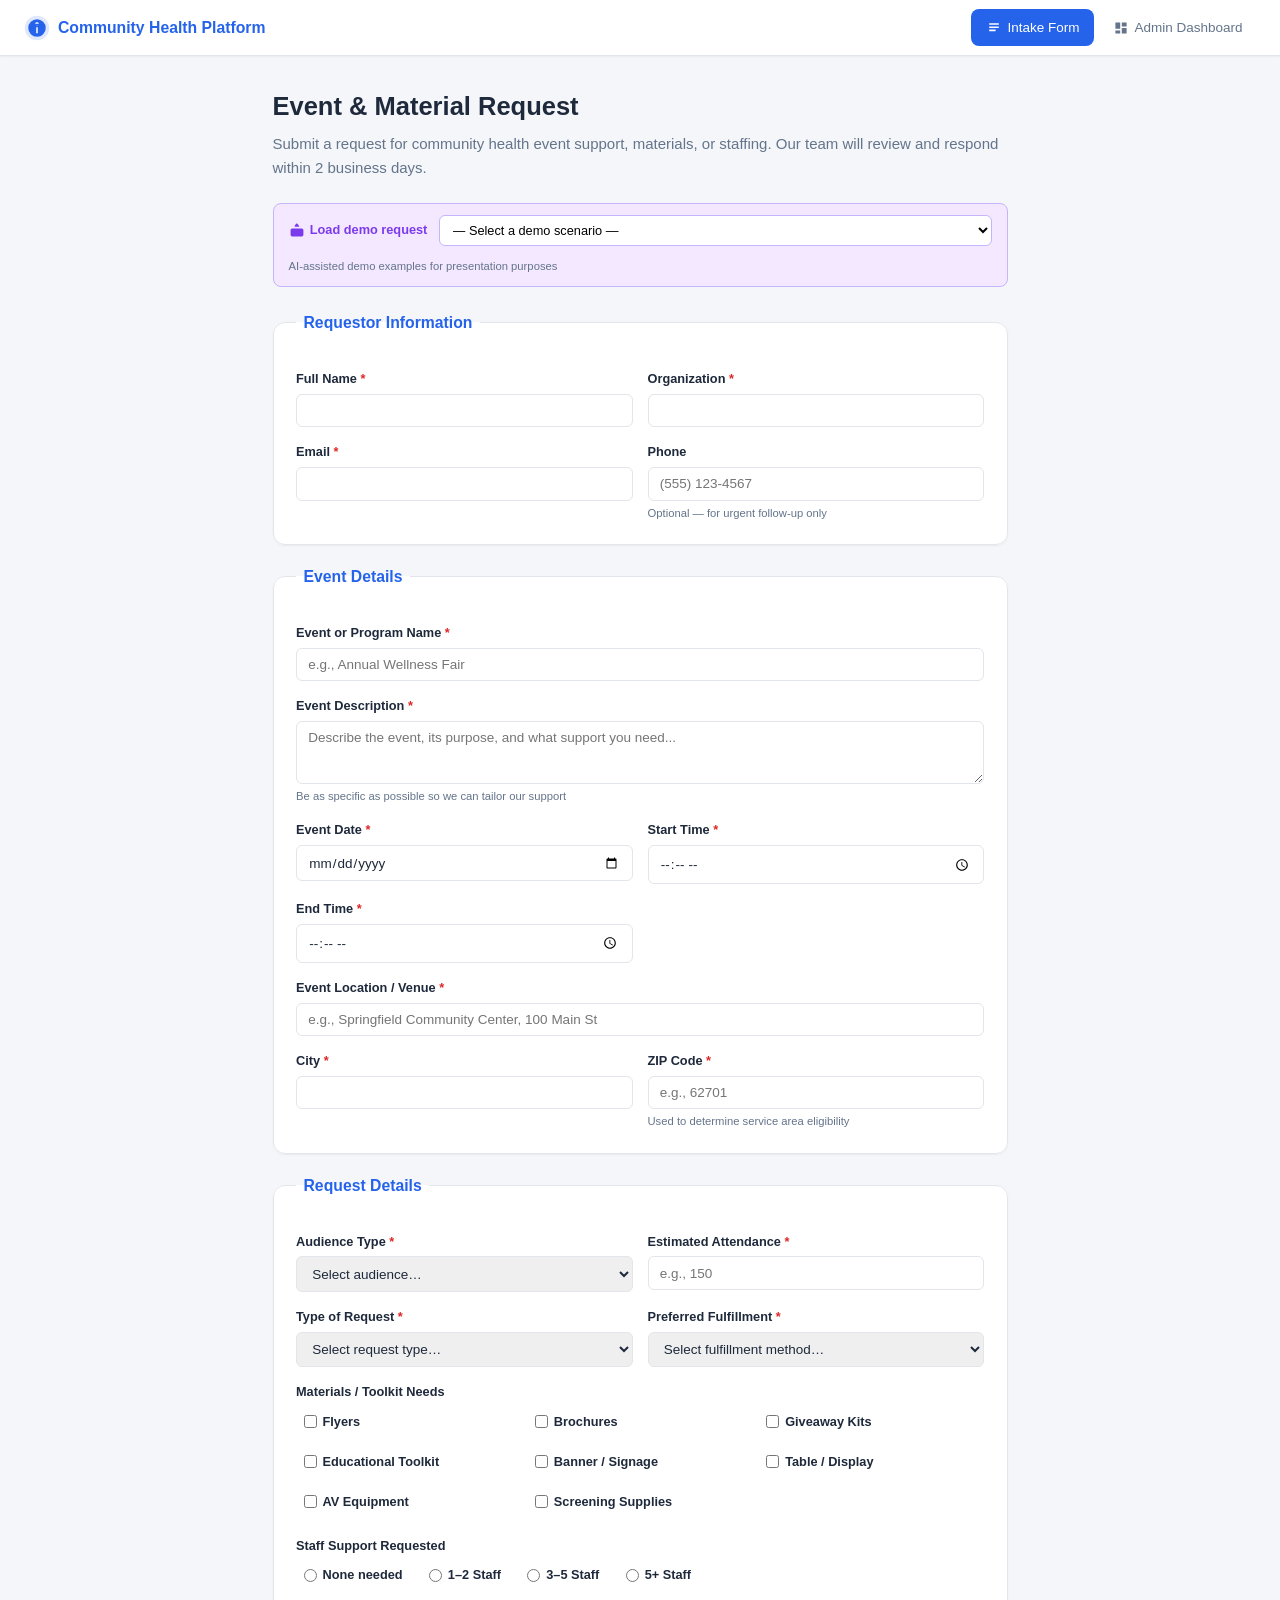
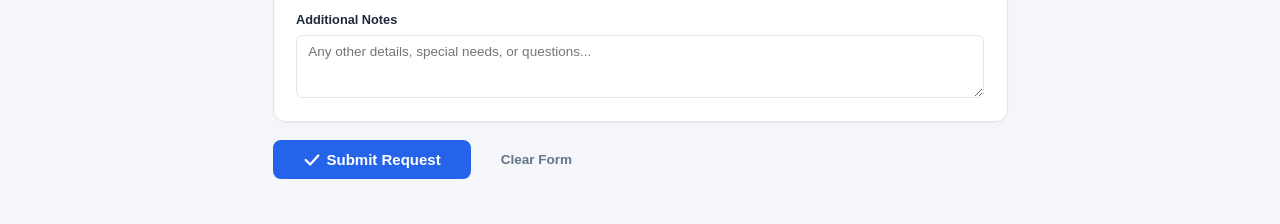
==== index.html @ a2b04c1a "Base website compelete" ====
<!DOCTYPE html>
<html lang="en">
<head>
  <meta charset="UTF-8">
  <meta name="viewport" content="width=device-width, initial-scale=1.0">
  <title>Event &amp; Material Request | Intermountain Health</title>
  <link rel="icon" type="image/jpeg" href="assets/logos/intermouintainHealthLogo_purple.jpeg">
  <link rel="stylesheet" href="css/variables.css">
  <link rel="stylesheet" href="css/base.css">
  <link rel="stylesheet" href="css/navbar.css">
  <link rel="stylesheet" href="css/components.css">
  <link rel="stylesheet" href="css/forms.css">
  <link rel="stylesheet" href="css/responsive.css">
</head>
<body>

  <!-- Navigation -->
  <nav class="navbar" role="navigation" aria-label="Main navigation">
    <a href="index.html" class="nav-brand">
      <svg class="nav-logo" viewBox="0 0 32 32" width="28" height="28" aria-hidden="true">
        <circle cx="16" cy="16" r="14" fill="#2563eb" opacity="0.15"/>
        <path d="M16 6a10 10 0 1 0 0 20 10 10 0 0 0 0-20zm0 3a2 2 0 1 1 0 4 2 2 0 0 1 0-4zm-1 6h2v7h-2z" fill="#2563eb"/>
        <path d="M10 18c0-3.3 2.7-6 6-6s6 2.7 6 6" fill="none" stroke="#2563eb" stroke-width="1.5" stroke-linecap="round"/>
      </svg>
      <span>Community Health Platform</span>
    </a>
    <div class="nav-links">
      <a href="index.html" class="nav-link active" aria-current="page">
        <svg viewBox="0 0 20 20" width="16" height="16" aria-hidden="true"><path d="M4 4h12v2H4zm0 4h12v2H4zm0 4h8v2H4z" fill="currentColor"/></svg>
        Intake Form
      </a>
      <a href="pages/dashboard.html" class="nav-link">
        <svg viewBox="0 0 20 20" width="16" height="16" aria-hidden="true"><path d="M3 3h6v8H3zm8 0h6v5h-6zm0 7h6v7h-6zM3 13h6v4H3z" fill="currentColor"/></svg>
        Admin Dashboard
      </a>
    </div>
  </nav>

  <!-- Intake Form Page -->
  <main>
    <div class="intake-container">
      <div class="intake-header">
        <h1>Event &amp; Material Request</h1>
        <p class="intake-subtitle">Submit a request for community health event support, materials, or staffing. Our team will review and respond within 2 business days.</p>
      </div>

      <!-- Demo Loader -->
      <div class="demo-loader-wrap">
        <label for="demo-select" class="demo-label">
          <svg viewBox="0 0 20 20" width="16" height="16" aria-hidden="true"><path d="M10 2a1 1 0 0 1 .78.37l2 2.5A1 1 0 0 1 12 6H8a1 1 0 0 1-.78-1.63l2-2.5A1 1 0 0 1 10 2zM4 8h12a2 2 0 0 1 2 2v6a2 2 0 0 1-2 2H4a2 2 0 0 1-2-2v-6a2 2 0 0 1 2-2z" fill="currentColor"/></svg>
          Load demo request
        </label>
        <select id="demo-select" aria-label="Load a demo request to auto-fill the form">
          <option value="">— Select a demo scenario —</option>
        </select>
        <span class="demo-hint">AI-assisted demo examples for presentation purposes</span>
      </div>

      <!-- Intake Form -->
      <form id="intake-form" novalidate>
        <!-- Section: Requestor Info -->
        <fieldset class="form-section">
          <legend>Requestor Information</legend>
          <div class="form-grid">
            <div class="form-group">
              <label for="f-name">Full Name <span class="req" aria-label="required">*</span></label>
              <input type="text" id="f-name" name="requestorName" required autocomplete="name">
            </div>
            <div class="form-group">
              <label for="f-org">Organization <span class="req" aria-label="required">*</span></label>
              <input type="text" id="f-org" name="organization" required>
            </div>
            <div class="form-group">
              <label for="f-email">Email <span class="req" aria-label="required">*</span></label>
              <input type="email" id="f-email" name="email" required autocomplete="email">
            </div>
            <div class="form-group">
              <label for="f-phone">Phone</label>
              <input type="tel" id="f-phone" name="phone" autocomplete="tel" placeholder="(555) 123-4567">
              <span class="helper-text">Optional — for urgent follow-up only</span>
            </div>
          </div>
        </fieldset>

        <!-- Section: Event Details -->
        <fieldset class="form-section">
          <legend>Event Details</legend>
          <div class="form-grid">
            <div class="form-group full-width">
              <label for="f-event-name">Event or Program Name <span class="req" aria-label="required">*</span></label>
              <input type="text" id="f-event-name" name="eventName" required placeholder="e.g., Annual Wellness Fair">
            </div>
            <div class="form-group full-width">
              <label for="f-event-desc">Event Description <span class="req" aria-label="required">*</span></label>
              <textarea id="f-event-desc" name="eventDescription" required rows="3" placeholder="Describe the event, its purpose, and what support you need..."></textarea>
              <span class="helper-text">Be as specific as possible so we can tailor our support</span>
            </div>
            <div class="form-group">
              <label for="f-event-date">Event Date <span class="req" aria-label="required">*</span></label>
              <input type="date" id="f-event-date" name="eventDate" required>
            </div>
            <div class="form-group">
              <label for="f-start-time">Start Time <span class="req" aria-label="required">*</span></label>
              <input type="time" id="f-start-time" name="startTime" required>
            </div>
            <div class="form-group">
              <label for="f-end-time">End Time <span class="req" aria-label="required">*</span></label>
              <input type="time" id="f-end-time" name="endTime" required>
            </div>
            <div class="form-group full-width">
              <label for="f-location">Event Location / Venue <span class="req" aria-label="required">*</span></label>
              <input type="text" id="f-location" name="eventLocation" required placeholder="e.g., Springfield Community Center, 100 Main St">
            </div>
            <div class="form-group">
              <label for="f-city">City <span class="req" aria-label="required">*</span></label>
              <input type="text" id="f-city" name="city" required>
            </div>
            <div class="form-group">
              <label for="f-zip">ZIP Code <span class="req" aria-label="required">*</span></label>
              <input type="text" id="f-zip" name="zipCode" required pattern="[0-9]{5}" maxlength="5" placeholder="e.g., 62701">
              <span class="helper-text">Used to determine service area eligibility</span>
            </div>
          </div>
        </fieldset>

        <!-- Section: Request Details -->
        <fieldset class="form-section">
          <legend>Request Details</legend>
          <div class="form-grid">
            <div class="form-group">
              <label for="f-audience">Audience Type <span class="req" aria-label="required">*</span></label>
              <select id="f-audience" name="audienceType" required>
                <option value="">Select audience…</option>
                <option value="General Public">General Public</option>
                <option value="K-12 Students">K-12 Students</option>
                <option value="College Students">College Students</option>
                <option value="Seniors">Seniors (65+)</option>
                <option value="Families">Families</option>
                <option value="Healthcare Workers">Healthcare Workers</option>
                <option value="Faith Community">Faith Community</option>
                <option value="Employees">Employees / Internal</option>
                <option value="Mixed">Mixed / Other</option>
              </select>
            </div>
            <div class="form-group">
              <label for="f-attendance">Estimated Attendance <span class="req" aria-label="required">*</span></label>
              <input type="number" id="f-attendance" name="estimatedAttendance" required min="1" max="50000" placeholder="e.g., 150">
            </div>
            <div class="form-group">
              <label for="f-request-type">Type of Request <span class="req" aria-label="required">*</span></label>
              <select id="f-request-type" name="requestType" required>
                <option value="">Select request type…</option>
                <option value="Staffed Event Support">Staffed Event Support</option>
                <option value="Materials Only">Materials Only (Mail/Pickup)</option>
                <option value="Toolkit Request">Toolkit Request</option>
                <option value="Staffing + Materials">Staffing + Materials</option>
                <option value="Consultation">Consultation / Planning</option>
              </select>
            </div>
            <div class="form-group">
              <label for="f-fulfillment">Preferred Fulfillment <span class="req" aria-label="required">*</span></label>
              <select id="f-fulfillment" name="preferredFulfillment" required>
                <option value="">Select fulfillment method…</option>
                <option value="Staff Deployment">Staff Deployment to Event</option>
                <option value="Mail">Mail Materials to Address</option>
                <option value="Pickup">Pickup from Office</option>
                <option value="Flexible">Flexible / No Preference</option>
              </select>
            </div>
            <div class="form-group full-width">
              <label>Materials / Toolkit Needs</label>
              <div class="checkbox-grid" role="group" aria-label="Select materials needed">
                <label class="checkbox-label"><input type="checkbox" name="materials" value="Flyers"> Flyers</label>
                <label class="checkbox-label"><input type="checkbox" name="materials" value="Brochures"> Brochures</label>
                <label class="checkbox-label"><input type="checkbox" name="materials" value="Giveaway Kits"> Giveaway Kits</label>
                <label class="checkbox-label"><input type="checkbox" name="materials" value="Educational Toolkit"> Educational Toolkit</label>
                <label class="checkbox-label"><input type="checkbox" name="materials" value="Banner/Signage"> Banner / Signage</label>
                <label class="checkbox-label"><input type="checkbox" name="materials" value="Table/Display"> Table / Display</label>
                <label class="checkbox-label"><input type="checkbox" name="materials" value="AV Equipment"> AV Equipment</label>
                <label class="checkbox-label"><input type="checkbox" name="materials" value="Screening Supplies"> Screening Supplies</label>
              </div>
            </div>
            <div class="form-group full-width">
              <label id="staff-support-label">Staff Support Requested</label>
              <div class="radio-group" role="radiogroup" aria-labelledby="staff-support-label">
                <label class="radio-label"><input type="radio" name="staffSupport" value="None"> None needed</label>
                <label class="radio-label"><input type="radio" name="staffSupport" value="1-2 Staff"> 1–2 Staff</label>
                <label class="radio-label"><input type="radio" name="staffSupport" value="3-5 Staff"> 3–5 Staff</label>
                <label class="radio-label"><input type="radio" name="staffSupport" value="5+ Staff"> 5+ Staff</label>
              </div>
            </div>
            <div class="form-group full-width">
              <label for="f-notes">Additional Notes</label>
              <textarea id="f-notes" name="additionalNotes" rows="3" placeholder="Any other details, special needs, or questions..."></textarea>
            </div>
          </div>
        </fieldset>

        <div class="form-actions">
          <button type="submit" class="btn btn-primary btn-lg">
            <svg viewBox="0 0 20 20" width="18" height="18" aria-hidden="true"><path d="M3 10l5 5L17 5" fill="none" stroke="currentColor" stroke-width="2.5" stroke-linecap="round" stroke-linejoin="round"/></svg>
            Submit Request
          </button>
          <button type="reset" class="btn btn-ghost">Clear Form</button>
        </div>
      </form>

      <!-- Submission Confirmation -->
      <div id="intake-confirmation" class="confirmation-panel" hidden>
        <div class="confirmation-icon" aria-hidden="true">
          <svg viewBox="0 0 80 80" width="80" height="80">
            <circle cx="40" cy="40" r="38" fill="#dcfce7" stroke="#22c55e" stroke-width="3"/>
            <path d="M24 42l10 10 22-24" fill="none" stroke="#16a34a" stroke-width="5" stroke-linecap="round" stroke-linejoin="round"/>
          </svg>
        </div>
        <h2>Submitted!</h2>
        <p class="confirmation-text">Your request has been received and will be reviewed by the Community Health team. You'll receive a confirmation email with your request ID shortly.</p>
        <div class="confirmation-id">Request ID: <strong id="confirm-request-id"></strong></div>
        <button class="btn btn-outline" id="btn-new-request">Submit Another Request</button>
      </div>
    </div>
  </main>

  <!-- Toast -->
  <div class="toast" id="toast" hidden aria-live="polite"></div>

  <!-- Scripts (order matters: dependencies first) -->
  <script src="js/store.js"></script>
  <script src="js/helpers.js"></script>
  <script src="js/ai.js"></script>
  <script src="js/data/demo-requests.js"></script>
  <script src="js/intake.js"></script>
</body>
</html>
---- css/variables.css ----
/* =============================================
   Design Tokens & CSS Variables
   ============================================= */

:root {
  --c-bg: #f4f6f9;
  --c-surface: #ffffff;
  --c-border: #e2e5ea;
  --c-text: #1e293b;
  --c-text-secondary: #64748b;
  --c-primary: #2563eb;
  --c-primary-hover: #1d4ed8;
  --c-primary-light: #eff6ff;
  --c-success: #16a34a;
  --c-success-light: #dcfce7;
  --c-warning: #d97706;
  --c-warning-light: #fef3c7;
  --c-danger: #dc2626;
  --c-danger-light: #fee2e2;
  --c-info: #0891b2;
  --c-info-light: #cffafe;
  --c-purple: #7c3aed;
  --c-purple-light: #f3e8ff;
  --shadow-sm: 0 1px 2px rgba(0,0,0,0.05);
  --shadow-md: 0 4px 12px rgba(0,0,0,0.08);
  --shadow-lg: 0 8px 24px rgba(0,0,0,0.12);
  --radius: 8px;
  --radius-lg: 12px;
  --transition: 0.2s ease;
}
---- css/base.css ----
/* =============================================
   Reset, Typography & Base Elements
   ============================================= */

*, *::before, *::after { box-sizing: border-box; margin: 0; padding: 0; }

html { font-size: 15px; scroll-behavior: smooth; }

body {
  font-family: -apple-system, BlinkMacSystemFont, "Segoe UI", Roboto, "Helvetica Neue", Arial, sans-serif;
  background: var(--c-bg);
  color: var(--c-text);
  line-height: 1.6;
  min-height: 100vh;
}
---- css/navbar.css ----
/* =============================================
   Navbar
   ============================================= */

.navbar {
  display: flex;
  align-items: center;
  justify-content: space-between;
  background: var(--c-surface);
  border-bottom: 1px solid var(--c-border);
  padding: 0 1.5rem;
  height: 56px;
  position: sticky;
  top: 0;
  z-index: 100;
  box-shadow: var(--shadow-sm);
}

.nav-brand {
  display: flex;
  align-items: center;
  gap: 0.5rem;
  font-weight: 700;
  font-size: 1.05rem;
  color: var(--c-primary);
  text-decoration: none;
}

.nav-links { display: flex; gap: 0.25rem; }

.nav-link {
  display: flex;
  align-items: center;
  gap: 0.35rem;
  padding: 0.5rem 1rem;
  border: none;
  background: transparent;
  border-radius: var(--radius);
  font-size: 0.9rem;
  font-weight: 500;
  color: var(--c-text-secondary);
  cursor: pointer;
  text-decoration: none;
  transition: background var(--transition), color var(--transition);
}
.nav-link:hover { background: var(--c-primary-light); color: var(--c-primary); }
.nav-link.active { background: var(--c-primary); color: #fff; }
.nav-link:focus-visible { outline: 2px solid var(--c-primary); outline-offset: 2px; }
---- css/components.css ----
/* =============================================
   Shared Components — Buttons, Badges, Modal, Toast
   ============================================= */

/* ---------- Buttons ---------- */
.btn {
  display: inline-flex;
  align-items: center;
  gap: 0.4rem;
  padding: 0.55rem 1.25rem;
  border: none;
  border-radius: var(--radius);
  font-size: 0.9rem;
  font-weight: 600;
  font-family: inherit;
  cursor: pointer;
  transition: background var(--transition), transform 0.1s, box-shadow var(--transition);
}
.btn:active { transform: scale(0.97); }
.btn:focus-visible { outline: 2px solid var(--c-primary); outline-offset: 2px; }

.btn-primary { background: var(--c-primary); color: #fff; }
.btn-primary:hover { background: var(--c-primary-hover); box-shadow: var(--shadow-md); }

.btn-success { background: var(--c-success); color: #fff; }
.btn-success:hover { background: #15803d; }

.btn-warning { background: var(--c-warning); color: #fff; }
.btn-warning:hover { background: #b45309; }

.btn-danger { background: var(--c-danger); color: #fff; }
.btn-danger:hover { background: #b91c1c; }

.btn-outline {
  background: transparent;
  border: 2px solid var(--c-primary);
  color: var(--c-primary);
}
.btn-outline:hover { background: var(--c-primary-light); }

.btn-ghost { background: transparent; color: var(--c-text-secondary); }
.btn-ghost:hover { background: var(--c-bg); }

.btn-sm { padding: 0.35rem 0.75rem; font-size: 0.8rem; }
.btn-lg { padding: 0.7rem 2rem; font-size: 1rem; }

.btn-close {
  background: transparent;
  border: none;
  font-size: 1.4rem;
  cursor: pointer;
  color: var(--c-text-secondary);
  width: 32px;
  height: 32px;
  display: flex;
  align-items: center;
  justify-content: center;
  border-radius: 6px;
}
.btn-close:hover { background: var(--c-bg); color: var(--c-text); }
.btn-close:focus-visible { outline: 2px solid var(--c-primary); outline-offset: 2px; }

/* ---------- Badges ---------- */
.badge {
  display: inline-block;
  padding: 0.15rem 0.55rem;
  border-radius: 999px;
  font-size: 0.72rem;
  font-weight: 600;
  white-space: nowrap;
}
.badge-submitted { background: var(--c-info-light); color: #0e7490; }
.badge-in-review { background: var(--c-warning-light); color: #92400e; }
.badge-approved { background: var(--c-success-light); color: #166534; }
.badge-qualtrics { background: #e0e7ff; color: #3730a3; }
.badge-fulfilled { background: #f0fdf4; color: #14532d; border: 1px solid #86efac; }

.badge-low { background: #f0fdf4; color: #166534; }
.badge-medium { background: var(--c-warning-light); color: #92400e; }
.badge-high { background: #fed7aa; color: #9a3412; }
.badge-urgent { background: var(--c-danger-light); color: #991b1b; }

.badge-in-area { background: var(--c-success-light); color: #166534; }
.badge-out-of-area { background: var(--c-danger-light); color: #991b1b; }
.badge-review-needed { background: var(--c-warning-light); color: #92400e; }

/* ---------- Modal ---------- */
.modal-overlay {
  position: fixed;
  inset: 0;
  background: rgba(0,0,0,0.4);
  display: flex;
  align-items: center;
  justify-content: center;
  z-index: 200;
  backdrop-filter: blur(2px);
}
.modal {
  background: var(--c-surface);
  border-radius: var(--radius-lg);
  width: 90%;
  max-width: 520px;
  box-shadow: var(--shadow-lg);
  animation: modalIn 0.2s ease;
}
@keyframes modalIn {
  from { opacity: 0; transform: translateY(12px); }
  to { opacity: 1; transform: translateY(0); }
}
.modal-header {
  display: flex;
  align-items: center;
  justify-content: space-between;
  padding: 1rem 1.25rem;
  border-bottom: 1px solid var(--c-border);
}
.modal-body { padding: 1.25rem; font-size: 0.9rem; }
.modal-footer {
  display: flex;
  gap: 0.5rem;
  justify-content: flex-end;
  padding: 0.75rem 1.25rem;
  border-top: 1px solid var(--c-border);
}

/* ---------- Toast ---------- */
.toast {
  position: fixed;
  bottom: 1.5rem;
  right: 1.5rem;
  background: var(--c-text);
  color: #fff;
  padding: 0.75rem 1.25rem;
  border-radius: var(--radius);
  box-shadow: var(--shadow-lg);
  font-size: 0.9rem;
  z-index: 300;
  animation: toastIn 0.3s ease;
}
@keyframes toastIn {
  from { opacity: 0; transform: translateY(12px); }
  to { opacity: 1; transform: translateY(0); }
}
---- css/forms.css ----
/* =============================================
   Form Styles — Intake Form, Fieldsets, Inputs
   ============================================= */

.intake-container {
  max-width: 780px;
  margin: 2rem auto;
  padding: 0 1.5rem;
}

.intake-header { margin-bottom: 1.5rem; }
.intake-header h1 { font-size: 1.7rem; font-weight: 700; }
.intake-subtitle { color: var(--c-text-secondary); margin-top: 0.35rem; }

/* Demo Loader */
.demo-loader-wrap {
  background: var(--c-purple-light);
  border: 1px solid #c4b5fd;
  border-radius: var(--radius);
  padding: 0.75rem 1rem;
  margin-bottom: 1.5rem;
  display: flex;
  align-items: center;
  gap: 0.75rem;
  flex-wrap: wrap;
}
.demo-label {
  display: flex;
  align-items: center;
  gap: 0.35rem;
  font-weight: 600;
  font-size: 0.85rem;
  color: var(--c-purple);
  white-space: nowrap;
}
.demo-loader-wrap select {
  flex: 1;
  min-width: 200px;
  padding: 0.4rem 0.6rem;
  border: 1px solid #c4b5fd;
  border-radius: 6px;
  font-size: 0.85rem;
  background: #fff;
}
.demo-hint {
  font-size: 0.75rem;
  color: var(--c-text-secondary);
  width: 100%;
}

/* Form Sections */
.form-section {
  background: var(--c-surface);
  border: 1px solid var(--c-border);
  border-radius: var(--radius-lg);
  padding: 1.25rem 1.5rem 1.5rem;
  margin-bottom: 1.25rem;
  box-shadow: var(--shadow-sm);
}
.form-section legend {
  font-weight: 700;
  font-size: 1.05rem;
  padding: 0 0.5rem;
  color: var(--c-primary);
}
.form-grid {
  display: grid;
  grid-template-columns: 1fr 1fr;
  gap: 1rem;
  margin-top: 1rem;
}
.form-group { display: flex; flex-direction: column; }
.form-group.full-width { grid-column: 1 / -1; }
.form-group label {
  font-weight: 600;
  font-size: 0.85rem;
  margin-bottom: 0.3rem;
}
.req { color: var(--c-danger); }

.form-group input,
.form-group select,
.form-group textarea {
  padding: 0.55rem 0.75rem;
  border: 1px solid var(--c-border);
  border-radius: 6px;
  font-size: 0.9rem;
  font-family: inherit;
  color: var(--c-text);
  transition: border-color var(--transition), box-shadow var(--transition);
}
.form-group input:focus,
.form-group select:focus,
.form-group textarea:focus {
  outline: none;
  border-color: var(--c-primary);
  box-shadow: 0 0 0 3px rgba(37,99,235,0.15);
}
.form-group input.invalid,
.form-group select.invalid,
.form-group textarea.invalid {
  border-color: var(--c-danger);
  box-shadow: 0 0 0 3px rgba(220,38,38,0.12);
}
.helper-text {
  font-size: 0.75rem;
  color: var(--c-text-secondary);
  margin-top: 0.2rem;
}
.error-text {
  font-size: 0.75rem;
  color: var(--c-danger);
  margin-top: 0.2rem;
}

/* Checkbox / Radio grids */
.checkbox-grid {
  display: grid;
  grid-template-columns: repeat(auto-fill, minmax(170px, 1fr));
  gap: 0.4rem;
}
.checkbox-label, .radio-label {
  display: flex;
  align-items: center;
  gap: 0.4rem;
  font-size: 0.85rem;
  cursor: pointer;
  padding: 0.3rem 0.5rem;
  border-radius: 4px;
  transition: background var(--transition);
}
.checkbox-label:hover, .radio-label:hover { background: var(--c-primary-light); }

.radio-group {
  display: flex;
  gap: 0.75rem;
  flex-wrap: wrap;
}

.form-actions {
  display: flex;
  gap: 0.75rem;
  justify-content: flex-start;
  margin-top: 0.5rem;
  margin-bottom: 3rem;
}

/* ---------- Confirmation ---------- */
.confirmation-panel {
  text-align: center;
  padding: 3rem 1.5rem;
}
.confirmation-icon { margin-bottom: 1.25rem; }
.confirmation-panel h2 {
  font-size: 1.8rem;
  color: var(--c-success);
  margin-bottom: 0.5rem;
}
.confirmation-text {
  color: var(--c-text-secondary);
  max-width: 480px;
  margin: 0 auto 1rem;
}
.confirmation-id {
  background: var(--c-success-light);
  display: inline-block;
  padding: 0.4rem 1rem;
  border-radius: var(--radius);
  font-size: 0.9rem;
  margin-bottom: 1.5rem;
}
---- css/responsive.css ----
/* =============================================
   Responsive Breakpoints
   ============================================= */

@media (max-width: 900px) {
  .queue-layout { grid-template-columns: 1fr; }
  .queue-layout.has-detail { grid-template-columns: 1fr; }
  .queue-filters {
    position: static;
    display: grid;
    grid-template-columns: repeat(auto-fill, minmax(140px, 1fr));
    gap: 0.5rem;
  }
  .queue-filters h3 { grid-column: 1 / -1; }
  .detail-panel { position: static; max-height: none; }
  .planning-layout { grid-template-columns: 1fr; }
  .form-grid { grid-template-columns: 1fr; }
  .nav-brand span { display: none; }
}
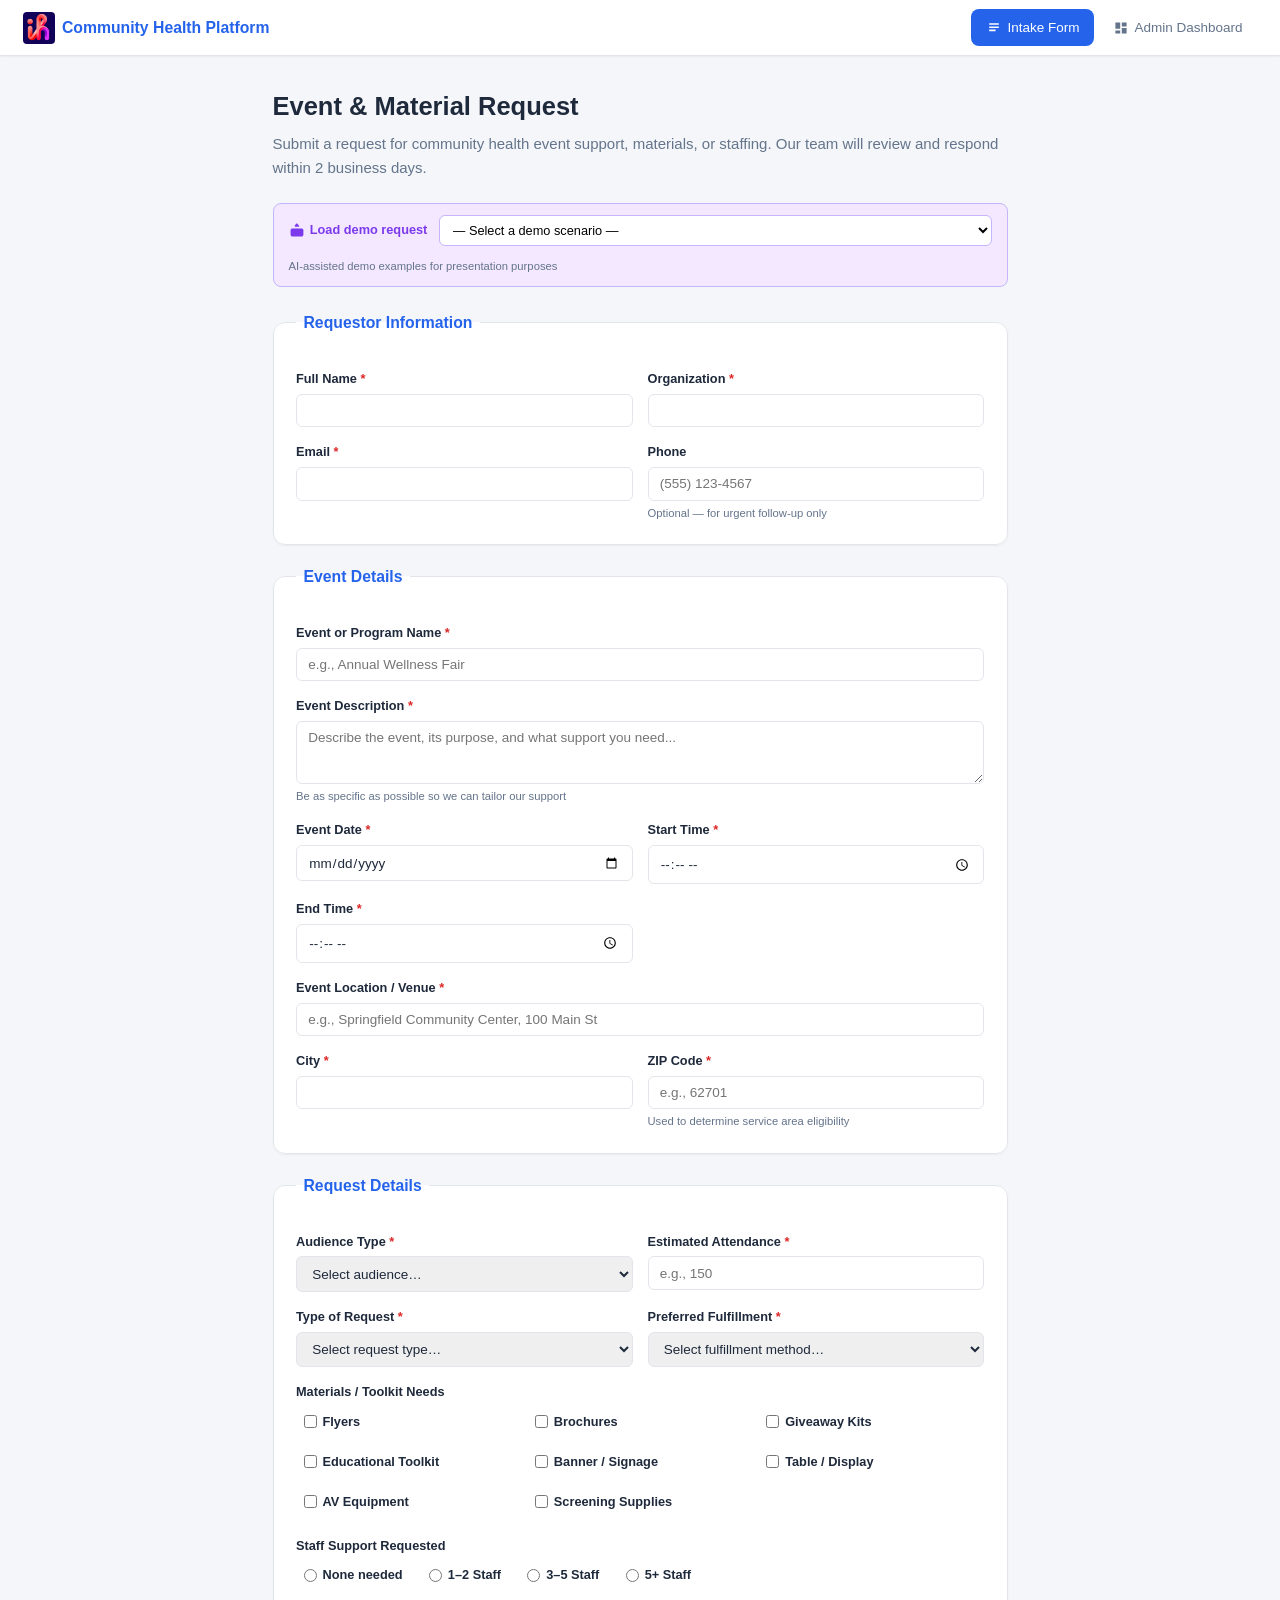
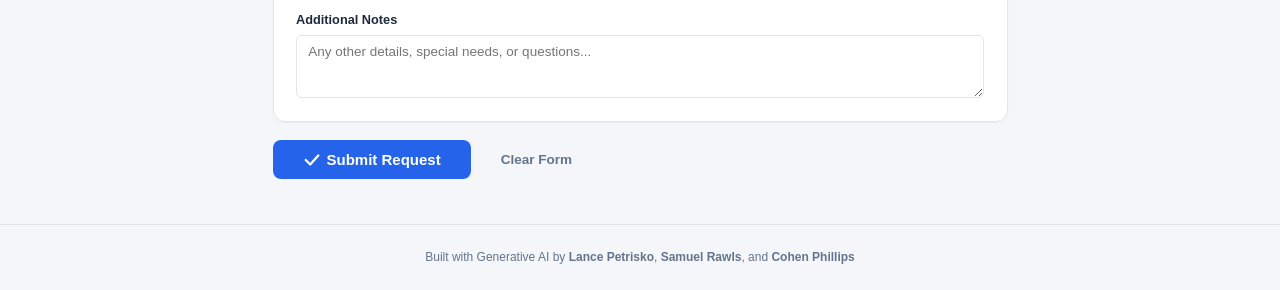
==== commit 78afd275: "Fixed dashboard" ====
--- a/index.html
+++ b/index.html
@@ -17,11 +17,7 @@
   <!-- Navigation -->
   <nav class="navbar" role="navigation" aria-label="Main navigation">
     <a href="index.html" class="nav-brand">
-      <svg class="nav-logo" viewBox="0 0 32 32" width="28" height="28" aria-hidden="true">
-        <circle cx="16" cy="16" r="14" fill="#2563eb" opacity="0.15"/>
-        <path d="M16 6a10 10 0 1 0 0 20 10 10 0 0 0 0-20zm0 3a2 2 0 1 1 0 4 2 2 0 0 1 0-4zm-1 6h2v7h-2z" fill="#2563eb"/>
-        <path d="M10 18c0-3.3 2.7-6 6-6s6 2.7 6 6" fill="none" stroke="#2563eb" stroke-width="1.5" stroke-linecap="round"/>
-      </svg>
+      <img src="assets/logos/intermouintainHealthLogo_purple.jpeg" alt="Intermountain Health" class="nav-logo">
       <span>Community Health Platform</span>
     </a>
     <div class="nav-links">
@@ -221,6 +217,11 @@
     </div>
   </main>
 
+  <!-- Footer -->
+  <footer class="site-footer">
+    <p>Built with Generative AI by <strong>Lance Petrisko</strong>, <strong>Samuel Rawls</strong>, and <strong>Cohen Phillips</strong></p>
+  </footer>
+
   <!-- Toast -->
   <div class="toast" id="toast" hidden aria-live="polite"></div>
 
--- a/css/base.css
+++ b/css/base.css
@@ -13,3 +13,13 @@
   line-height: 1.6;
   min-height: 100vh;
 }
+
+/* ---------- Footer ---------- */
+.site-footer {
+  text-align: center;
+  padding: 1.5rem 1rem;
+  margin-top: 2rem;
+  border-top: 1px solid var(--c-border);
+  font-size: 0.8rem;
+  color: var(--c-text-secondary);
+}
--- a/css/navbar.css
+++ b/css/navbar.css
@@ -26,6 +26,13 @@
   text-decoration: none;
 }
 
+.nav-logo {
+  height: 32px;
+  width: auto;
+  object-fit: contain;
+  border-radius: 4px;
+}
+
 .nav-links { display: flex; gap: 0.25rem; }
 
 .nav-link {
--- a/css/components.css
+++ b/css/components.css
@@ -89,11 +89,14 @@
   position: fixed;
   inset: 0;
   background: rgba(0,0,0,0.4);
-  display: flex;
+  display: none;
   align-items: center;
   justify-content: center;
   z-index: 200;
   backdrop-filter: blur(2px);
+}
+.modal-overlay.visible {
+  display: flex;
 }
 .modal {
   background: var(--c-surface);
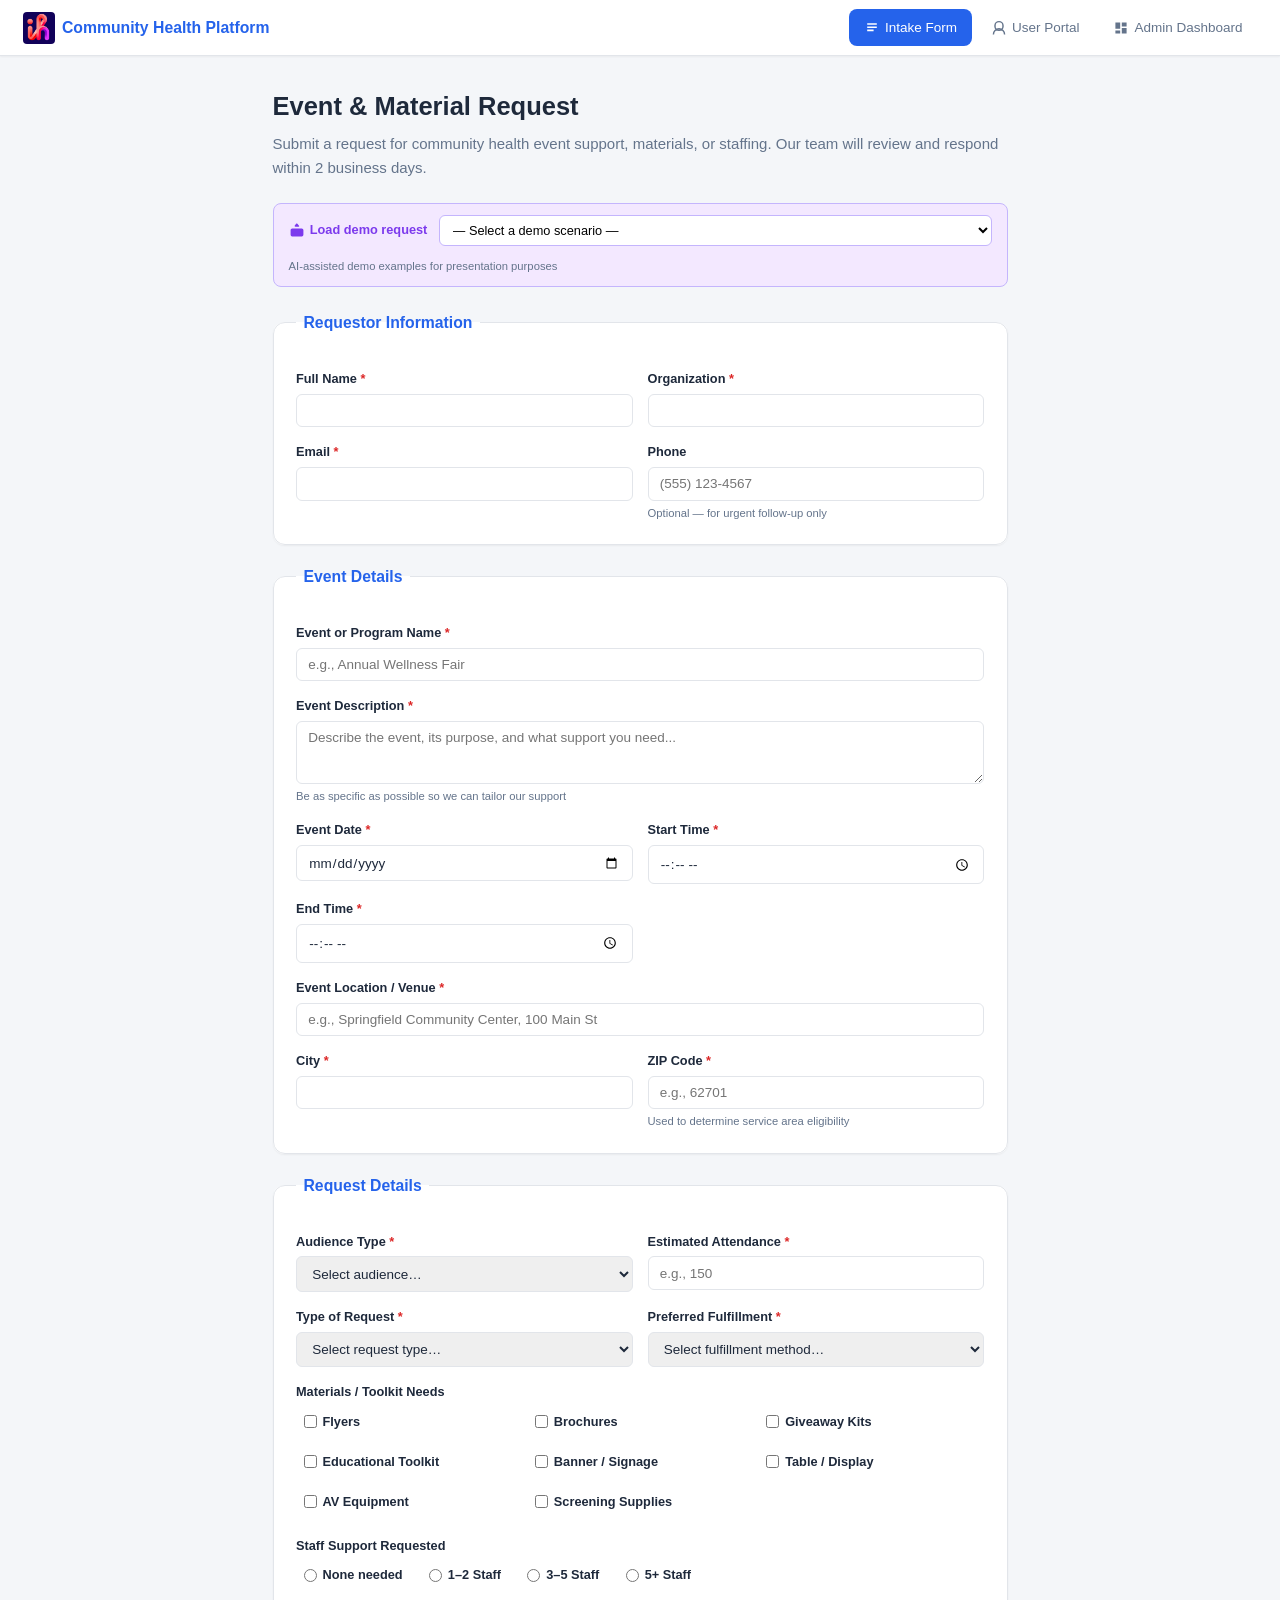
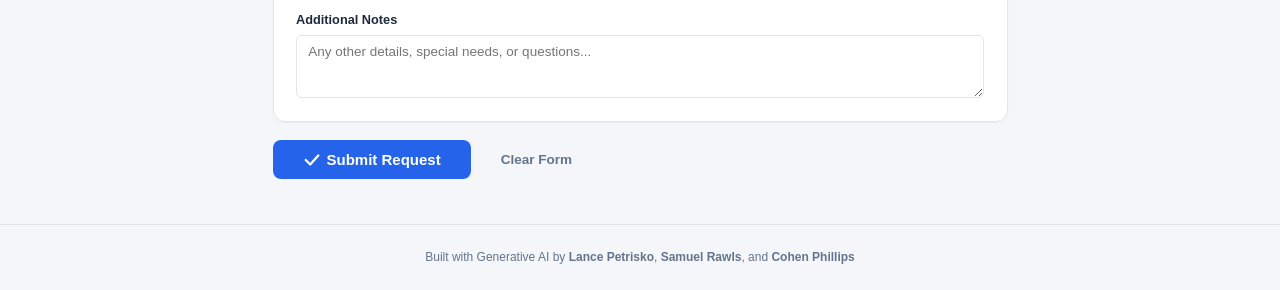
==== commit 93df2e1b: "Base user dashboard" ====
--- a/index.html
+++ b/index.html
@@ -25,7 +25,11 @@
         <svg viewBox="0 0 20 20" width="16" height="16" aria-hidden="true"><path d="M4 4h12v2H4zm0 4h12v2H4zm0 4h8v2H4z" fill="currentColor"/></svg>
         Intake Form
       </a>
-      <a href="pages/dashboard.html" class="nav-link">
+      <a href="pages/user-login.html" class="nav-link">
+        <svg viewBox="0 0 20 20" width="16" height="16" aria-hidden="true"><path d="M10 2a5 5 0 0 1 5 5v1a5 5 0 0 1-10 0V7a5 5 0 0 1 5-5zm-7 16a7 7 0 0 1 14 0" fill="none" stroke="currentColor" stroke-width="1.8"/></svg>
+        User Portal
+      </a>
+      <a href="pages/login.html" class="nav-link">
         <svg viewBox="0 0 20 20" width="16" height="16" aria-hidden="true"><path d="M3 3h6v8H3zm8 0h6v5h-6zm0 7h6v7h-6zM3 13h6v4H3z" fill="currentColor"/></svg>
         Admin Dashboard
       </a>
--- a/css/components.css
+++ b/css/components.css
@@ -74,6 +74,7 @@
 .badge-approved { background: var(--c-success-light); color: #166534; }
 .badge-qualtrics { background: #e0e7ff; color: #3730a3; }
 .badge-fulfilled { background: #f0fdf4; color: #14532d; border: 1px solid #86efac; }
+.badge-denied { background: var(--c-danger-light); color: #991b1b; border: 1px solid #fca5a5; }
 
 .badge-low { background: #f0fdf4; color: #166534; }
 .badge-medium { background: var(--c-warning-light); color: #92400e; }
@@ -124,6 +125,137 @@
   justify-content: flex-end;
   padding: 0.75rem 1.25rem;
   border-top: 1px solid var(--c-border);
+}
+
+/* ---------- Chart Hover Tooltip ---------- */
+.chart-hover-tooltip {
+  position: fixed;
+  z-index: 300;
+  background: var(--c-surface);
+  border: 1px solid var(--c-border);
+  border-radius: var(--radius);
+  box-shadow: var(--shadow-lg);
+  padding: 0.65rem 0.85rem;
+  font-size: 0.82rem;
+  min-width: 190px;
+  max-width: 260px;
+  pointer-events: none;
+  opacity: 0;
+  transition: opacity 0.12s ease;
+}
+.chart-hover-tooltip.visible { opacity: 1; }
+.cht-header {
+  display: flex;
+  align-items: center;
+  gap: 0.45rem;
+  margin-bottom: 0.25rem;
+}
+.cht-dot {
+  display: inline-block;
+  width: 10px;
+  height: 10px;
+  border-radius: 50%;
+  flex-shrink: 0;
+}
+.cht-label { font-weight: 600; color: var(--c-text); }
+.cht-count { color: var(--c-text-secondary); margin-bottom: 0.4rem; font-size: 0.78rem; }
+.cht-cases { border-top: 1px solid var(--c-border); padding-top: 0.35rem; }
+.cht-case {
+  white-space: nowrap;
+  overflow: hidden;
+  text-overflow: ellipsis;
+  color: var(--c-text);
+  line-height: 1.6;
+}
+.cht-more { color: var(--c-text-secondary); font-style: italic; margin-top: 0.15rem; }
+
+/* ---------- Chart Drilldown Popup ---------- */
+.chart-drilldown-overlay {
+  position: fixed;
+  inset: 0;
+  background: rgba(0,0,0,0.4);
+  display: none;
+  align-items: center;
+  justify-content: center;
+  z-index: 200;
+  backdrop-filter: blur(2px);
+}
+.chart-drilldown-overlay.visible {
+  display: flex;
+}
+.chart-drilldown {
+  background: var(--c-surface);
+  border-radius: var(--radius-lg);
+  width: 92%;
+  max-width: 720px;
+  max-height: 80vh;
+  display: flex;
+  flex-direction: column;
+  box-shadow: var(--shadow-lg);
+  animation: modalIn 0.2s ease;
+}
+.chart-drilldown-header {
+  display: flex;
+  align-items: center;
+  justify-content: space-between;
+  padding: 1rem 1.25rem;
+  border-bottom: 1px solid var(--c-border);
+  flex-shrink: 0;
+}
+.chart-drilldown-header h3 { margin: 0; font-size: 1rem; }
+.chart-drilldown-body {
+  padding: 1rem 1.25rem;
+  overflow-y: auto;
+  font-size: 0.875rem;
+}
+.drilldown-table {
+  width: 100%;
+  border-collapse: collapse;
+}
+.drilldown-table th {
+  text-align: left;
+  padding: 0.5rem 0.75rem;
+  font-size: 0.78rem;
+  font-weight: 600;
+  color: var(--c-text-secondary);
+  text-transform: uppercase;
+  letter-spacing: 0.04em;
+  border-bottom: 1px solid var(--c-border);
+  white-space: nowrap;
+}
+.drilldown-table td {
+  padding: 0.6rem 0.75rem;
+  border-bottom: 1px solid var(--c-border-light, #f1f5f9);
+  vertical-align: middle;
+}
+.drilldown-table tbody tr:last-child td { border-bottom: none; }
+.drilldown-table tbody tr:hover { background: var(--c-bg); }
+
+/* Timeline detail modal layout */
+.td-grid {
+  display: grid;
+  grid-template-columns: 1fr 1fr;
+  gap: 0.75rem 1.25rem;
+}
+.td-section { margin-bottom: 0.25rem; }
+.td-section-title {
+  font-size: 0.72rem;
+  font-weight: 700;
+  text-transform: uppercase;
+  letter-spacing: 0.06em;
+  color: var(--c-text-secondary);
+  margin-bottom: 0.4rem;
+}
+.td-row {
+  display: flex;
+  gap: 0.5rem;
+  font-size: 0.83rem;
+  line-height: 1.6;
+}
+.td-label {
+  color: var(--c-text-secondary);
+  min-width: 80px;
+  flex-shrink: 0;
 }
 
 /* ---------- Toast ---------- */
